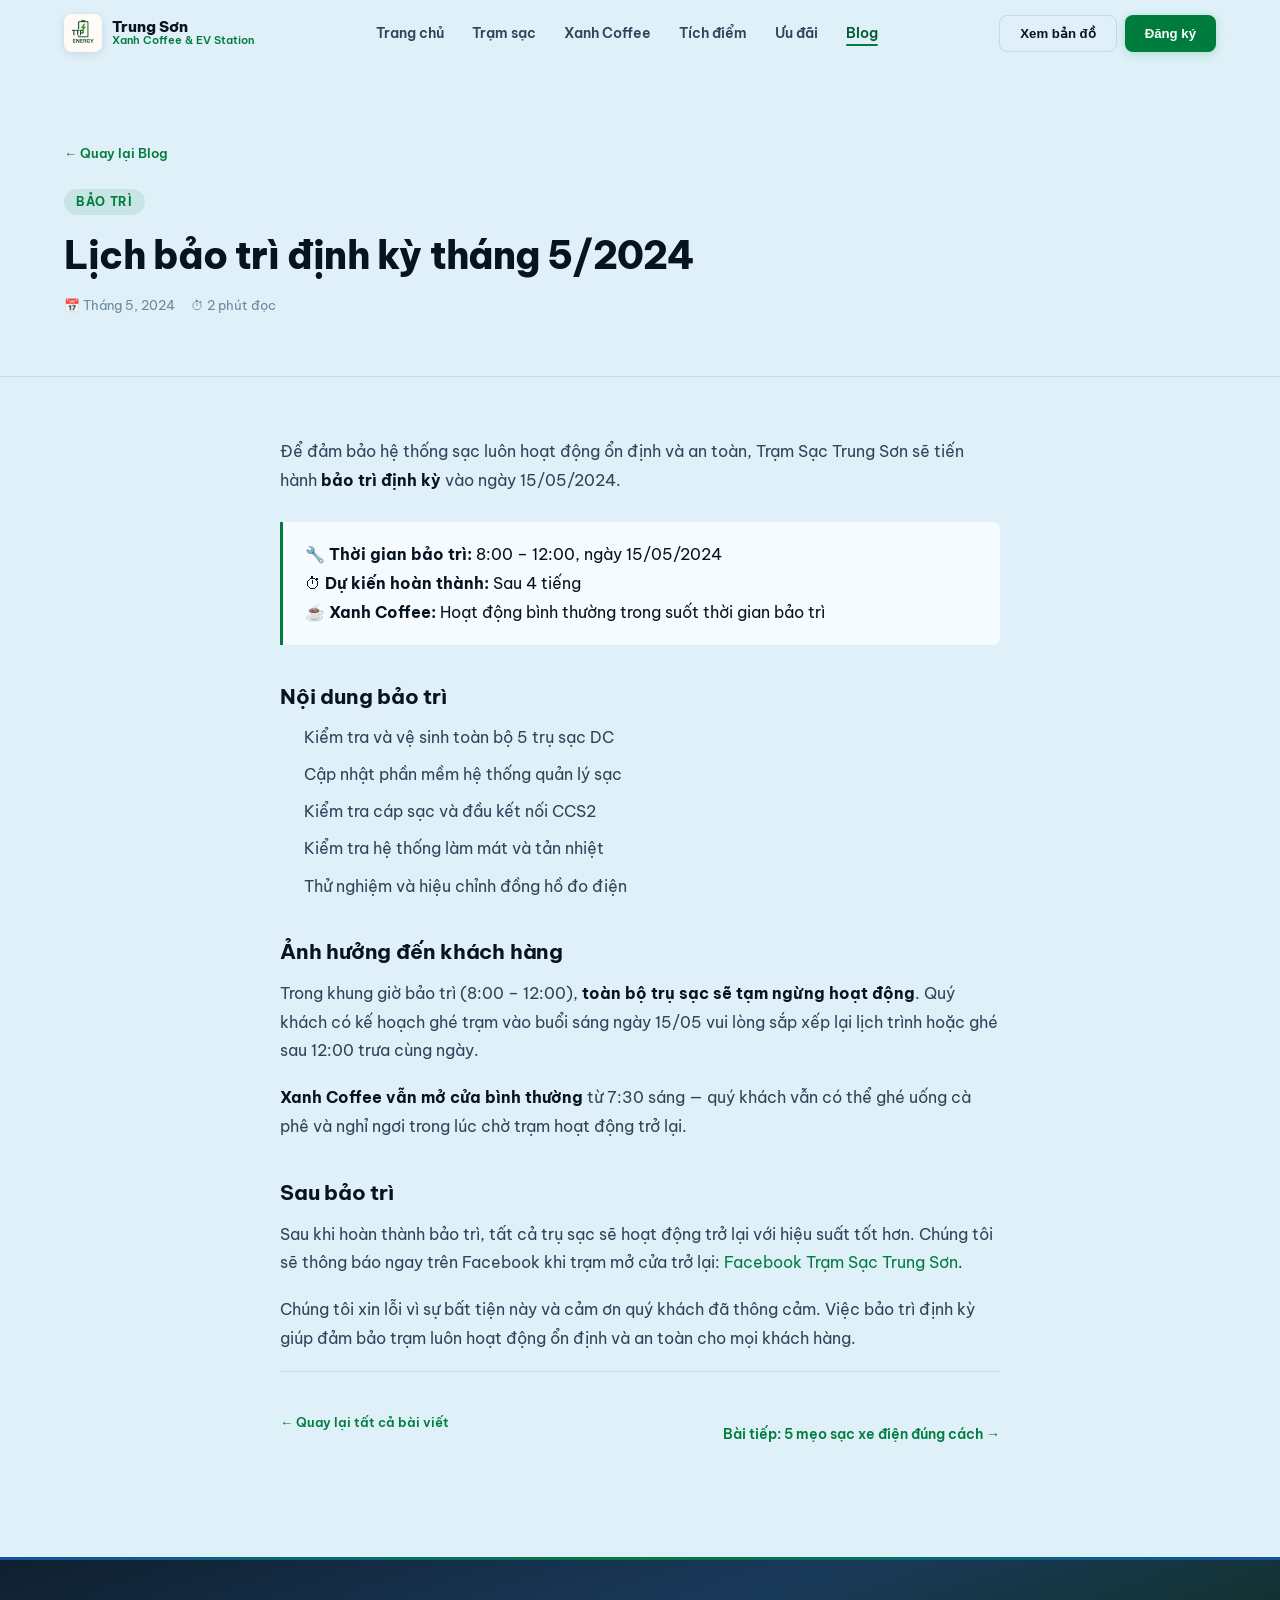
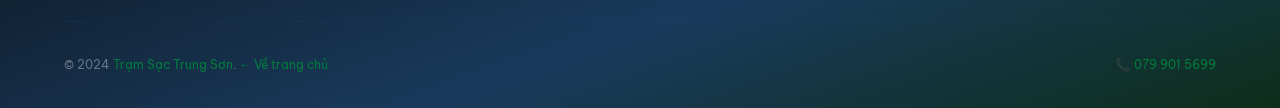
==== blog-bao-tri.html @ f4c38e64 "Add files via upload "Thêm blog bài đầy đủ, cập nhật tích điểm 25/50 điểm, thêm mạng xã hội và QR gó" ====
<!DOCTYPE html>
<html lang="vi">
<head>
  <meta charset="UTF-8">
  <meta name="viewport" content="width=device-width, initial-scale=1.0">
  <title>Lịch bảo trì tháng 5/2024 – Blog Trạm Sạc Trung Sơn</title>
  <link rel="preconnect" href="https://fonts.googleapis.com">
  <link href="https://fonts.googleapis.com/css2?family=Be+Vietnam+Pro:wght@400;500;600;700;800;900&display=swap" rel="stylesheet">
  <link rel="stylesheet" href="styles.css">
</head>
<body>
<nav class="navbar" id="navbar">
  <div class="container">
    <div class="nav-inner">
      <a href="index.html" class="nav-logo">
        <img src="logo.JPG" alt="Logo">
        <div class="nav-logo-text"><span>Trung Sơn</span><span>Xanh Coffee & EV Station</span></div>
      </a>
      <ul class="nav-links">
        <li><a href="index.html">Trang chủ</a></li><li><a href="tram-sac.html">Trạm sạc</a></li>
        <li><a href="xanh-coffee.html">Xanh Coffee</a></li><li><a href="loyalty.html">Tích điểm</a></li>
        <li><a href="uu-dai.html">Ưu đãi</a></li><li><a href="blog.html" class="active">Blog</a></li>
      </ul>
      <div class="nav-cta">
        <button class="nav-btn nav-btn-outline" onclick="location.href='index.html#contact'">Xem bản đồ</button>
        <button class="nav-btn nav-btn-filled" onclick="location.href='loyalty.html'">Đăng ký</button>
      </div>
      <div class="hamburger" id="hamburger"><span></span><span></span><span></span></div>
    </div>
  </div>
</nav>
<div class="mobile-menu" id="mobileMenu">
  <button class="mobile-menu-close">✕</button>
  <a href="index.html">Trang chủ</a><a href="tram-sac.html">Trạm sạc</a><a href="xanh-coffee.html">Xanh Coffee</a>
  <a href="loyalty.html">Tích điểm</a><a href="uu-dai.html">Ưu đãi</a><a href="blog.html">Blog</a>
</div>

<div class="post-hero">
  <div class="container">
    <a href="blog.html" class="post-back">← Quay lại Blog</a>
    <div><span class="post-tag">Bảo trì</span></div>
    <h1 class="post-title">Lịch bảo trì định kỳ tháng 5/2024</h1>
    <div class="post-meta">
      <span>📅 Tháng 5, 2024</span>
      <span>⏱ 2 phút đọc</span>
    </div>
  </div>
</div>

<div class="post-body container">
  <p>Để đảm bảo hệ thống sạc luôn hoạt động ổn định và an toàn, Trạm Sạc Trung Sơn sẽ tiến hành <strong>bảo trì định kỳ</strong> vào ngày 15/05/2024.</p>

  <div class="highlight-box">
    <p>🔧 <strong>Thời gian bảo trì:</strong> 8:00 – 12:00, ngày 15/05/2024<br>
    ⏱ <strong>Dự kiến hoàn thành:</strong> Sau 4 tiếng<br>
    ☕ <strong>Xanh Coffee:</strong> Hoạt động bình thường trong suốt thời gian bảo trì</p>
  </div>

  <h2>Nội dung bảo trì</h2>
  <ul>
    <li>Kiểm tra và vệ sinh toàn bộ 5 trụ sạc DC</li>
    <li>Cập nhật phần mềm hệ thống quản lý sạc</li>
    <li>Kiểm tra cáp sạc và đầu kết nối CCS2</li>
    <li>Kiểm tra hệ thống làm mát và tản nhiệt</li>
    <li>Thử nghiệm và hiệu chỉnh đồng hồ đo điện</li>
  </ul>

  <h2>Ảnh hưởng đến khách hàng</h2>
  <p>Trong khung giờ bảo trì (8:00 – 12:00), <strong>toàn bộ trụ sạc sẽ tạm ngừng hoạt động</strong>. Quý khách có kế hoạch ghé trạm vào buổi sáng ngày 15/05 vui lòng sắp xếp lại lịch trình hoặc ghé sau 12:00 trưa cùng ngày.</p>
  <p><strong>Xanh Coffee vẫn mở cửa bình thường</strong> từ 7:30 sáng — quý khách vẫn có thể ghé uống cà phê và nghỉ ngơi trong lúc chờ trạm hoạt động trở lại.</p>

  <h2>Sau bảo trì</h2>
  <p>Sau khi hoàn thành bảo trì, tất cả trụ sạc sẽ hoạt động trở lại với hiệu suất tốt hơn. Chúng tôi sẽ thông báo ngay trên Facebook khi trạm mở cửa trở lại: <a href="https://www.facebook.com/tramsacvinfasttrungson" target="_blank" rel="noopener" style="color: var(--accent);">Facebook Trạm Sạc Trung Sơn</a>.</p>

  <p>Chúng tôi xin lỗi vì sự bất tiện này và cảm ơn quý khách đã thông cảm. Việc bảo trì định kỳ giúp đảm bảo trạm luôn hoạt động ổn định và an toàn cho mọi khách hàng.</p>

  <div class="post-footer-nav">
    <a href="blog.html" class="post-back">← Quay lại tất cả bài viết</a>
    <a href="blog-meo-sac-pin.html" style="color: var(--accent); font-weight: 600; font-size: 0.88rem;">Bài tiếp: 5 mẹo sạc xe điện đúng cách →</a>
  </div>
</div>

<footer class="footer">
  <div class="container">
    <div class="footer-bottom" style="padding-top: 32px; border-top: 1px solid var(--border-subtle);">
      <p>© 2024 <span>Trạm Sạc Trung Sơn</span>. <a href="index.html" style="color: var(--accent);">← Về trang chủ</a></p>
      <p>📞 <a href="tel:0799015699" style="color: var(--accent);">079 901 5699</a></p>
    </div>
  </div>
</footer>
<script src="script.js"></script>
</body>
</html>
---- styles.css ----
/* ===== RESET & BASE ===== */
*, *::before, *::after { box-sizing: border-box; margin: 0; padding: 0; }

:root {
  /* === PALETTE – 1.jpg tones, slightly deepened for contrast === */
  --bg-primary: #dff0f9;          /* deeper sky blue */
  --bg-card: #f5fbff;             /* near-white with sky tint */
  --bg-alt: #d4eddf;              /* deeper mint green */
  --bg-hero: linear-gradient(160deg, #9fd8f0 0%, #b8e8cc 50%, #d8f2e5 100%);

  --accent: #007d3e;              /* deep grass green */
  --accent-dark: #005a2c;
  --accent-light: #c8eeda;
  --accent-glow: rgba(0, 125, 62, 0.2);

  --blue: #1251a3;                /* deeper VinFast blue */
  --blue-light: #cfe0f7;
  --blue-dark: #0b3880;

  --text-primary: #061320;        /* near-black navy */
  --text-secondary: #2d4459;      /* darker slate */
  --text-muted: #6b8799;

  --border: rgba(0, 125, 62, 0.22);
  --border-subtle: rgba(18, 81, 163, 0.14);
  --shadow-sm: 0 2px 8px rgba(6,19,32,0.10);
  --shadow-md: 0 6px 24px rgba(6,19,32,0.13);
  --shadow-lg: 0 16px 48px rgba(6,19,32,0.17);

  --max-w: 1200px;
  --radius: 16px;
  --radius-sm: 10px;
}

html { scroll-behavior: smooth; font-size: 16px; }

body {
  background: var(--bg-primary);
  color: var(--text-primary);
  font-family: 'Be Vietnam Pro', 'Inter', -apple-system, sans-serif;
  line-height: 1.6;
  overflow-x: hidden;
}

img { max-width: 100%; display: block; }
a { text-decoration: none; color: inherit; }
ul { list-style: none; }

/* ===== SCROLLBAR ===== */
::-webkit-scrollbar { width: 6px; }
::-webkit-scrollbar-track { background: #e8f4fb; }
::-webkit-scrollbar-thumb { background: var(--accent); border-radius: 3px; }

/* ===== TYPOGRAPHY ===== */
h1 { font-size: clamp(2.4rem, 5vw, 4.2rem); font-weight: 800; line-height: 1.1; letter-spacing: -0.02em; color: var(--text-primary); }
h2 { font-size: clamp(1.8rem, 3.5vw, 2.8rem); font-weight: 700; line-height: 1.2; letter-spacing: -0.01em; color: var(--text-primary); }
h3 { font-size: clamp(1.1rem, 2vw, 1.4rem); font-weight: 600; color: var(--text-primary); }
h4 { font-size: 1rem; font-weight: 600; color: var(--text-primary); }
p { color: var(--text-secondary); font-size: 1rem; line-height: 1.75; }

.accent { color: var(--accent); }
.blue { color: var(--blue); }

.section-tag {
  display: inline-block;
  background: var(--accent-light);
  color: var(--accent-dark);
  border: 1.5px solid rgba(0,125,62,0.3);
  padding: 6px 16px;
  border-radius: 100px;
  font-size: 0.75rem;
  font-weight: 700;
  letter-spacing: 0.08em;
  text-transform: uppercase;
  margin-bottom: 20px;
}

/* ===== CONTAINER ===== */
.container { max-width: var(--max-w); margin: 0 auto; padding: 0 24px; }

/* ===== BUTTONS ===== */
.btn {
  display: inline-flex;
  align-items: center;
  gap: 8px;
  padding: 14px 28px;
  border-radius: var(--radius-sm);
  font-size: 0.9rem;
  font-weight: 700;
  cursor: pointer;
  border: none;
  transition: all 0.25s ease;
  white-space: nowrap;
}
.btn-primary {
  background: var(--accent);
  color: #fff;
  box-shadow: 0 4px 16px rgba(0,168,85,0.3);
}
.btn-primary:hover {
  background: var(--accent-dark);
  transform: translateY(-2px);
  box-shadow: 0 8px 28px rgba(0,168,85,0.4);
}
.btn-outline {
  background: #fff;
  color: var(--text-primary);
  border: 1.5px solid var(--border-subtle);
  box-shadow: var(--shadow-sm);
}
.btn-outline:hover {
  border-color: var(--accent);
  color: var(--accent);
  transform: translateY(-2px);
  box-shadow: var(--shadow-md);
}
.btn-blue {
  background: var(--blue);
  color: #fff;
  box-shadow: 0 4px 16px rgba(21,101,192,0.25);
}
.btn-blue:hover {
  background: var(--blue-dark);
  transform: translateY(-2px);
}
.btn-group { display: flex; gap: 12px; flex-wrap: wrap; }

/* ===== NAVBAR ===== */
.navbar {
  position: fixed;
  top: 0; left: 0; right: 0;
  z-index: 1000;
  padding: 14px 0;
  transition: all 0.3s ease;
  border-bottom: 1px solid transparent;
}
.navbar.scrolled {
  background: rgba(215, 238, 252, 0.96);
  backdrop-filter: blur(20px);
  border-bottom-color: rgba(18,81,163,0.18);
  box-shadow: 0 2px 20px rgba(6,19,32,0.12);
}
.nav-inner {
  display: flex;
  align-items: center;
  justify-content: space-between;
}
.nav-logo {
  display: flex;
  align-items: center;
  gap: 10px;
}
.nav-logo img {
  height: 38px;
  width: auto;
  border-radius: 8px;
  box-shadow: var(--shadow-sm);
}
.nav-logo-text { display: flex; flex-direction: column; line-height: 1.1; }
.nav-logo-text span:first-child { font-size: 0.95rem; font-weight: 800; color: var(--text-primary); }
.nav-logo-text span:last-child { font-size: 0.68rem; color: var(--accent); font-weight: 600; }

.nav-links { display: flex; align-items: center; gap: 28px; }
.nav-links a {
  font-size: 0.875rem;
  font-weight: 600;
  color: var(--text-secondary);
  transition: color 0.2s;
  position: relative;
}
.nav-links a::after {
  content: '';
  position: absolute;
  bottom: -4px; left: 0; right: 0;
  height: 2px;
  background: var(--accent);
  border-radius: 2px;
  transform: scaleX(0);
  transition: transform 0.2s;
}
.nav-links a:hover, .nav-links a.active { color: var(--accent-dark); }
.nav-links a:hover::after, .nav-links a.active::after { transform: scaleX(1); }

.nav-cta { display: flex; gap: 8px; }
.nav-btn {
  padding: 10px 20px;
  border-radius: 8px;
  font-size: 0.825rem;
  font-weight: 700;
  cursor: pointer;
  border: none;
  transition: all 0.2s;
}
.nav-btn-outline {
  background: transparent;
  color: var(--text-primary);
  border: 1.5px solid var(--border-subtle);
}
.nav-btn-outline:hover { border-color: var(--accent); color: var(--accent); }
.nav-btn-filled {
  background: var(--accent);
  color: #fff;
  box-shadow: 0 2px 10px rgba(0,168,85,0.25);
}
.nav-btn-filled:hover { background: var(--accent-dark); }

.hamburger { display: none; flex-direction: column; gap: 5px; cursor: pointer; padding: 4px; }
.hamburger span { display: block; width: 24px; height: 2px; background: var(--text-primary); border-radius: 2px; transition: all 0.3s; }

/* ===== HERO ===== */
.hero {
  min-height: 100vh;
  display: flex;
  align-items: center;
  position: relative;
  overflow: hidden;
  padding-top: 90px;
  background: var(--bg-hero);
}
.hero-bg {
  position: absolute;
  inset: 0;
  background:
    radial-gradient(ellipse 50% 60% at 75% 30%, rgba(80,170,220,0.45) 0%, transparent 65%),
    radial-gradient(ellipse 40% 40% at 20% 70%, rgba(60,160,90,0.28) 0%, transparent 55%),
    radial-gradient(ellipse 30% 30% at 90% 80%, rgba(18,81,163,0.14) 0%, transparent 50%);
}
.hero-grid-overlay {
  position: absolute;
  inset: 0;
  background-image:
    linear-gradient(rgba(21,101,192,0.04) 1px, transparent 1px),
    linear-gradient(90deg, rgba(21,101,192,0.04) 1px, transparent 1px);
  background-size: 64px 64px;
  mask-image: radial-gradient(ellipse at center, black 30%, transparent 80%);
}
/* Decorative clouds */
.hero::before {
  content: '';
  position: absolute;
  top: 15%; right: 5%;
  width: 180px; height: 60px;
  background: rgba(255,255,255,0.6);
  border-radius: 50px;
  filter: blur(12px);
  pointer-events: none;
}
.hero::after {
  content: '';
  position: absolute;
  top: 25%; right: 12%;
  width: 120px; height: 40px;
  background: rgba(255,255,255,0.5);
  border-radius: 50px;
  filter: blur(10px);
  pointer-events: none;
}

.hero-inner {
  display: grid;
  grid-template-columns: 1fr 1fr;
  gap: 64px;
  align-items: center;
  position: relative;
  z-index: 1;
  width: 100%;
}

.hero-badge {
  display: inline-flex;
  align-items: center;
  gap: 8px;
  background: rgba(255,255,255,0.75);
  backdrop-filter: blur(8px);
  border: 1.5px solid rgba(0,168,85,0.3);
  padding: 8px 16px;
  border-radius: 100px;
  font-size: 0.8rem;
  font-weight: 600;
  color: var(--accent-dark);
  margin-bottom: 24px;
  box-shadow: var(--shadow-sm);
}
.hero-badge-dot {
  width: 7px; height: 7px;
  background: var(--accent);
  border-radius: 50%;
  animation: pulse-dot 2s infinite;
}
@keyframes pulse-dot {
  0%, 100% { opacity: 1; transform: scale(1); }
  50% { opacity: 0.4; transform: scale(0.75); }
}
.hero-title { margin-bottom: 20px; }
.hero-title .line { display: block; }
.hero-title .highlight { color: var(--accent); }
.hero-title .highlight-blue { color: var(--blue); }

.hero-sub {
  font-size: 1.05rem;
  color: var(--text-secondary);
  line-height: 1.8;
  margin-bottom: 36px;
  max-width: 480px;
}
.hero-stats {
  display: flex;
  gap: 32px;
  margin-top: 40px;
  padding-top: 28px;
  border-top: 1.5px solid rgba(21,101,192,0.12);
}
.hero-stat-num { display: block; font-size: 1.8rem; font-weight: 800; color: var(--accent); line-height: 1; }
.hero-stat-label { display: block; font-size: 0.73rem; color: var(--text-muted); margin-top: 4px; font-weight: 500; }

/* Hero Visual */
.hero-visual { position: relative; }
.hero-img-wrap {
  position: relative;
  border-radius: 24px;
  overflow: hidden;
  border: 2px solid rgba(255,255,255,0.8);
  box-shadow: var(--shadow-lg), 0 0 0 1px rgba(21,101,192,0.08);
}
.hero-station-img {
  width: 100%;
  height: 400px;
  object-fit: cover;
  display: block;
  transition: transform 0.6s ease;
}
.hero-img-wrap:hover .hero-station-img { transform: scale(1.03); }
.hero-img-overlay {
  position: absolute;
  inset: 0;
  background: linear-gradient(180deg, rgba(255,255,255,0.05) 0%, transparent 40%, rgba(0,0,0,0.35) 100%);
  display: flex;
  align-items: flex-end;
  padding: 20px;
}
.hero-live-badge {
  display: inline-flex;
  align-items: center;
  gap: 6px;
  background: rgba(255,255,255,0.92);
  backdrop-filter: blur(8px);
  border: 1.5px solid rgba(0,168,85,0.3);
  padding: 7px 14px;
  border-radius: 100px;
  font-size: 0.78rem;
  font-weight: 700;
  color: var(--accent-dark);
  box-shadow: var(--shadow-sm);
}

.hero-float-card {
  position: absolute;
  background: rgba(255,255,255,0.92);
  backdrop-filter: blur(12px);
  border: 1.5px solid rgba(255,255,255,0.9);
  border-radius: 14px;
  padding: 14px 18px;
  display: flex;
  align-items: center;
  gap: 10px;
  animation: float 4s ease-in-out infinite;
  box-shadow: var(--shadow-md);
}
.hero-float-card.card-1 { top: -18px; right: -18px; animation-delay: 0s; }
.hero-float-card.card-2 { bottom: 28px; left: -28px; animation-delay: 1.5s; }
@keyframes float {
  0%, 100% { transform: translateY(0); }
  50% { transform: translateY(-10px); }
}
.float-icon { font-size: 1.4rem; }
.float-text strong { display: block; font-size: 0.88rem; font-weight: 700; color: var(--text-primary); }
.float-text span { font-size: 0.72rem; color: var(--text-muted); }

/* ===== SECTIONS GENERAL ===== */
section { padding: 96px 0; }
.section-alt {
  background: var(--bg-alt);
  border-top: 1px solid rgba(0,168,85,0.08);
  border-bottom: 1px solid rgba(0,168,85,0.08);
}
.section-header { text-align: center; margin-bottom: 64px; }
.section-header p { max-width: 560px; margin: 16px auto 0; }

/* ===== SCROLL ANIMATIONS ===== */
.reveal {
  opacity: 0;
  transform: translateY(36px);
  transition: opacity 0.7s ease, transform 0.7s ease;
}
.reveal.from-left { transform: translateX(-40px); }
.reveal.from-right { transform: translateX(40px); }
.reveal.scale-in { transform: scale(0.92); }
.reveal.visible { opacity: 1; transform: none; }

/* ===== VALUES SECTION ===== */
.values-grid { display: grid; grid-template-columns: repeat(3, 1fr); gap: 24px; }
.value-card {
  background: var(--bg-card);
  border: 1.5px solid var(--border-subtle);
  border-radius: var(--radius);
  padding: 36px 32px;
  transition: all 0.3s ease;
  position: relative;
  overflow: hidden;
  box-shadow: var(--shadow-sm);
}
.value-card::before {
  content: '';
  position: absolute;
  top: 0; left: 0; right: 0;
  height: 3px;
  background: linear-gradient(90deg, var(--blue), var(--accent));
  transform: scaleX(0);
  transition: transform 0.4s ease;
}
.value-card:hover { border-color: rgba(0,168,85,0.2); transform: translateY(-5px); box-shadow: var(--shadow-md); }
.value-card:hover::before { transform: scaleX(1); }
.value-icon { font-size: 2.4rem; margin-bottom: 20px; display: block; }
.value-card h3 { margin-bottom: 12px; }
.value-card p { font-size: 0.9rem; }

/* ===== INTRO SECTION ===== */
.intro-grid { display: grid; grid-template-columns: 1fr 1fr; gap: 80px; align-items: center; }
.intro-content .section-tag { margin-bottom: 20px; }
.intro-content h2 { margin-bottom: 20px; }
.intro-features { margin-top: 32px; display: flex; flex-direction: column; gap: 14px; }
.intro-feature {
  display: flex;
  align-items: flex-start;
  gap: 14px;
  padding: 14px 16px;
  background: var(--bg-card);
  border-radius: 10px;
  border: 1.5px solid var(--border-subtle);
  box-shadow: var(--shadow-sm);
  transition: all 0.2s;
}
.intro-feature:hover { border-color: rgba(0,168,85,0.2); box-shadow: var(--shadow-md); }
.feature-icon {
  width: 40px; height: 40px;
  background: var(--accent-light);
  border-radius: 10px;
  display: flex; align-items: center; justify-content: center;
  font-size: 1.1rem; flex-shrink: 0;
}
.feature-text strong { display: block; font-size: 0.9rem; margin-bottom: 2px; color: var(--text-primary); }
.feature-text span { font-size: 0.82rem; color: var(--text-muted); }

.intro-visual { position: relative; }
.station-mockup {
  background: var(--bg-card);
  border: 1.5px solid var(--border-subtle);
  border-radius: 20px;
  overflow: hidden;
  box-shadow: var(--shadow-lg);
}
.station-info-row { display: grid; grid-template-columns: repeat(3, 1fr); gap: 12px; padding: 20px; background: var(--bg-card); }
.station-info-item { text-align: center; padding: 12px; background: var(--bg-alt); border-radius: 10px; border: 1.5px solid rgba(0,168,85,0.12); }
.station-info-item strong { display: block; color: var(--accent); font-size: 1.1rem; font-weight: 800; }
.station-info-item span { font-size: 0.72rem; color: var(--text-muted); font-weight: 500; }

/* ===== CHARGING SPECS ===== */
.specs-grid { display: grid; grid-template-columns: 1fr 2fr; gap: 48px; align-items: start; }
.spec-big-num { font-size: 5rem; font-weight: 900; color: var(--accent); line-height: 1; display: block; }
.spec-big-label { font-size: 0.85rem; color: var(--text-secondary); display: block; margin-top: 4px; }
.specs-tags { display: flex; flex-wrap: wrap; gap: 8px; margin-top: 20px; }
.spec-tag {
  background: var(--blue-light);
  border: 1.5px solid rgba(21,101,192,0.18);
  color: var(--blue-dark);
  padding: 6px 14px;
  border-radius: 100px;
  font-size: 0.78rem;
  font-weight: 700;
}
.specs-cards { display: grid; grid-template-columns: repeat(2, 1fr); gap: 16px; }
.spec-card {
  background: var(--bg-card);
  border: 1.5px solid var(--border-subtle);
  border-radius: var(--radius);
  padding: 24px;
  transition: all 0.3s;
  box-shadow: var(--shadow-sm);
}
.spec-card:hover { border-color: rgba(0,168,85,0.2); box-shadow: var(--shadow-md); transform: translateY(-2px); }
.spec-card-num { font-size: 2rem; font-weight: 800; color: var(--accent); display: block; line-height: 1; }
.spec-card-kw { font-size: 1rem; font-weight: 400; color: var(--text-muted); }
.spec-card h4 { margin: 8px 0 6px; }
.spec-card p { font-size: 0.82rem; }
.specs-features { display: flex; gap: 16px; flex-wrap: wrap; }
.spec-feature { display: flex; align-items: center; gap: 8px; color: var(--text-secondary); font-size: 0.875rem; }
.spec-feature-dot { width: 6px; height: 6px; background: var(--accent); border-radius: 50%; flex-shrink: 0; }

/* ===== COFFEE SECTION ===== */
.coffee-grid { display: grid; grid-template-columns: 1fr 1fr; gap: 80px; align-items: center; }
.coffee-visual { position: relative; }
.coffee-card-main {
  background: var(--bg-card);
  border: 1.5px solid var(--border-subtle);
  border-radius: 20px;
  overflow: hidden;
  box-shadow: var(--shadow-lg);
}
.coffee-img-placeholder {
  height: 260px;
  background: linear-gradient(135deg, #c8e9f8, #ddf3e8);
  display: flex;
  align-items: center;
  justify-content: center;
  font-size: 5rem;
  position: relative;
}
.coffee-card-content { padding: 24px; background: var(--bg-card); }
.coffee-amenity-list { display: flex; flex-direction: column; gap: 10px; }
.amenity-item { display: flex; align-items: center; gap: 10px; font-size: 0.875rem; color: var(--text-secondary); }
.amenity-check {
  width: 22px; height: 22px;
  background: var(--accent-light);
  border-radius: 50%;
  display: flex; align-items: center; justify-content: center;
  color: var(--accent-dark); font-size: 0.72rem; font-weight: 700; flex-shrink: 0;
}
.coffee-content .section-tag { margin-bottom: 20px; }
.coffee-content h2 { margin-bottom: 20px; }
.coffee-perks { display: grid; grid-template-columns: repeat(2, 1fr); gap: 10px; margin-top: 28px; }
.perk-item {
  display: flex;
  align-items: center;
  gap: 10px;
  padding: 12px 14px;
  background: var(--bg-card);
  border: 1.5px solid var(--border-subtle);
  border-radius: 10px;
  font-size: 0.85rem;
  font-weight: 600;
  color: var(--text-secondary);
  box-shadow: var(--shadow-sm);
  transition: all 0.2s;
}
.perk-item:hover { border-color: rgba(0,168,85,0.25); color: var(--accent-dark); }
.perk-icon { font-size: 1.2rem; }

/* ===== MENU SECTION ===== */
.menu-tabs { display: flex; justify-content: center; gap: 8px; margin-bottom: 48px; flex-wrap: wrap; }
.menu-tab {
  padding: 10px 22px;
  border-radius: 100px;
  font-size: 0.85rem;
  font-weight: 700;
  cursor: pointer;
  border: 1.5px solid var(--border-subtle);
  background: var(--bg-card);
  color: var(--text-secondary);
  transition: all 0.2s;
  box-shadow: var(--shadow-sm);
}
.menu-tab.active, .menu-tab:hover {
  background: var(--accent);
  border-color: var(--accent);
  color: #fff;
  box-shadow: 0 4px 16px rgba(0,168,85,0.25);
}
.menu-grid { display: grid; grid-template-columns: repeat(4, 1fr); gap: 16px; }
.menu-category { display: none; grid-column: 1 / -1; }
.menu-category.active { display: contents; }
.menu-item-card {
  background: var(--bg-card);
  border: 1.5px solid var(--border-subtle);
  border-radius: var(--radius);
  padding: 20px;
  transition: all 0.3s;
  cursor: pointer;
  box-shadow: var(--shadow-sm);
}
.menu-item-card:hover { border-color: rgba(0,168,85,0.25); transform: translateY(-3px); box-shadow: var(--shadow-md); }
.menu-item-emoji { font-size: 2rem; margin-bottom: 12px; }
.menu-item-name { font-size: 0.9rem; font-weight: 600; margin-bottom: 6px; color: var(--text-primary); }
.menu-item-price { color: var(--accent-dark); font-weight: 800; font-size: 0.95rem; }

/* ===== LOYALTY SECTION ===== */
.loyalty-inner { display: grid; grid-template-columns: 1fr 1fr; gap: 80px; align-items: center; }
.loyalty-card {
  background: linear-gradient(145deg, #b8dfc8, #c2e8d4, #b8d8f0);
  border: 1.5px solid rgba(0,125,62,0.28);
  border-radius: 20px;
  padding: 40px;
  position: relative;
  overflow: hidden;
  box-shadow: var(--shadow-md);
}
.loyalty-card::after {
  content: '';
  position: absolute;
  bottom: -60px; right: -60px;
  width: 200px; height: 200px;
  background: radial-gradient(circle, rgba(0,168,85,0.1), transparent);
  border-radius: 50%;
}
.loyalty-points-display { text-align: center; margin-bottom: 32px; }
.loyalty-circle {
  width: 120px; height: 120px;
  border-radius: 50%;
  border: 3px solid var(--accent);
  display: flex; flex-direction: column; align-items: center; justify-content: center;
  margin: 0 auto 16px;
  background: rgba(255,255,255,0.7);
  position: relative;
  box-shadow: 0 4px 20px rgba(0,168,85,0.2);
}
.loyalty-circle::before {
  content: '';
  position: absolute; inset: -8px;
  border-radius: 50%;
  border: 1px solid rgba(0,168,85,0.2);
}
.loyalty-num { font-size: 2.5rem; font-weight: 900; color: var(--accent); line-height: 1; }
.loyalty-sub { font-size: 0.7rem; color: var(--text-muted); }
.loyalty-tiers { display: flex; flex-direction: column; gap: 10px; }
.tier-item {
  display: flex; align-items: center; justify-content: space-between;
  padding: 14px 18px;
  background: rgba(255,255,255,0.7);
  border-radius: 10px;
  border: 1.5px solid rgba(255,255,255,0.9);
  box-shadow: var(--shadow-sm);
}
.tier-left { display: flex; align-items: center; gap: 10px; }
.tier-icon { font-size: 1.2rem; }
.tier-name { font-size: 0.9rem; font-weight: 700; color: var(--text-primary); }
.tier-req { font-size: 0.75rem; color: var(--text-muted); }
.tier-badge { padding: 4px 10px; border-radius: 100px; font-size: 0.72rem; font-weight: 700; }
.tier-badge.bronze { background: rgba(205,127,50,0.15); color: #b45309; border: 1px solid rgba(205,127,50,0.3); }
.tier-badge.silver { background: rgba(100,116,139,0.12); color: #475569; border: 1px solid rgba(100,116,139,0.25); }
.tier-badge.gold { background: rgba(234,179,8,0.15); color: #a16207; border: 1px solid rgba(234,179,8,0.3); }

.loyalty-content h2 { margin-bottom: 20px; }
.loyalty-benefits { display: flex; flex-direction: column; gap: 16px; margin-top: 28px; }
.benefit-item { display: flex; align-items: flex-start; gap: 14px; }
.benefit-icon {
  width: 38px; height: 38px;
  background: var(--accent-light);
  border-radius: 10px;
  display: flex; align-items: center; justify-content: center;
  font-size: 1rem; flex-shrink: 0;
}
.benefit-text strong { display: block; font-size: 0.9rem; margin-bottom: 2px; color: var(--text-primary); }
.benefit-text span { font-size: 0.82rem; color: var(--text-muted); }

/* ===== PROMOTIONS SECTION ===== */
.promo-grid { display: grid; grid-template-columns: repeat(3, 1fr); gap: 24px; }
.promo-card {
  background: var(--bg-card);
  border: 1.5px solid var(--border-subtle);
  border-radius: var(--radius);
  padding: 32px;
  position: relative;
  overflow: hidden;
  transition: all 0.3s;
  box-shadow: var(--shadow-sm);
}
.promo-card:hover { border-color: rgba(0,168,85,0.2); transform: translateY(-5px); box-shadow: var(--shadow-md); }
.promo-card::before {
  content: '';
  position: absolute;
  top: 0; left: 0;
  width: 100%; height: 3px;
  background: linear-gradient(90deg, var(--blue), var(--accent));
}
.promo-badge {
  display: inline-block;
  background: var(--accent-light);
  color: var(--accent-dark);
  padding: 4px 10px;
  border-radius: 100px;
  font-size: 0.72rem;
  font-weight: 700;
  text-transform: uppercase;
  letter-spacing: 0.05em;
  margin-bottom: 16px;
}
.promo-icon { font-size: 2.5rem; margin-bottom: 16px; }
.promo-card h3 { margin-bottom: 10px; }
.promo-card p { font-size: 0.85rem; }
.promo-value { margin-top: 20px; font-size: 1.5rem; font-weight: 800; color: var(--accent); }

/* ===== TESTIMONIALS ===== */
.testimonials-grid { display: grid; grid-template-columns: repeat(3, 1fr); gap: 24px; }
.testimonial-card {
  background: var(--bg-card);
  border: 1.5px solid var(--border-subtle);
  border-radius: var(--radius);
  padding: 28px;
  transition: all 0.3s;
  box-shadow: var(--shadow-sm);
}
.testimonial-card:hover { border-color: rgba(0,168,85,0.2); box-shadow: var(--shadow-md); }
.stars { color: #f59e0b; font-size: 0.9rem; margin-bottom: 14px; }
.testimonial-text { font-size: 0.9rem; color: var(--text-secondary); line-height: 1.7; margin-bottom: 20px; font-style: italic; }
.testimonial-author { display: flex; align-items: center; gap: 10px; }
.author-avatar {
  width: 38px; height: 38px; border-radius: 50%;
  display: flex; align-items: center; justify-content: center;
  font-size: 0.9rem; font-weight: 800; color: #fff; flex-shrink: 0;
}
.author-name { font-size: 0.875rem; font-weight: 700; color: var(--text-primary); }
.author-detail { font-size: 0.75rem; color: var(--text-muted); }

/* ===== CTA BANNER ===== */
.cta-banner {
  background: linear-gradient(135deg, #1565c0 0%, #0d47a1 40%, #00695c 100%);
  border-radius: 24px;
  padding: 80px 60px;
  text-align: center;
  position: relative;
  overflow: hidden;
  margin: 80px 0;
  box-shadow: 0 20px 60px rgba(21,101,192,0.3);
}
.cta-banner::before {
  content: '';
  position: absolute;
  top: -80px; left: 50%;
  transform: translateX(-50%);
  width: 500px; height: 250px;
  background: radial-gradient(ellipse, rgba(255,255,255,0.12), transparent);
}
.cta-banner::after {
  content: '';
  position: absolute;
  bottom: -60px; right: -60px;
  width: 250px; height: 250px;
  background: radial-gradient(circle, rgba(0,168,85,0.25), transparent);
  border-radius: 50%;
}
.cta-banner h2 { color: #fff; margin-bottom: 16px; position: relative; z-index: 1; }
.cta-banner p { font-size: 1.05rem; margin-bottom: 36px; max-width: 480px; margin-left: auto; margin-right: auto; color: rgba(255,255,255,0.82); position: relative; z-index: 1; }
.cta-banner .section-tag { background: rgba(255,255,255,0.15); color: #fff; border-color: rgba(255,255,255,0.25); position: relative; z-index: 1; }
.cta-banner .btn-group { position: relative; z-index: 1; }
.cta-banner .btn-primary { background: #fff; color: var(--blue-dark); }
.cta-banner .btn-primary:hover { background: var(--accent-light); color: var(--accent-dark); }
.cta-banner .btn-outline { border-color: rgba(255,255,255,0.4); color: #fff; background: rgba(255,255,255,0.1); }
.cta-banner .btn-outline:hover { background: rgba(255,255,255,0.2); border-color: rgba(255,255,255,0.7); color: #fff; }

/* ===== CONTACT ===== */
.contact-grid { display: grid; grid-template-columns: 1fr 1.4fr; gap: 48px; }
.contact-info h2 { margin-bottom: 16px; }
.contact-details { display: flex; flex-direction: column; gap: 18px; margin-top: 28px; }
.contact-item { display: flex; align-items: flex-start; gap: 14px; }
.contact-icon {
  width: 44px; height: 44px;
  background: var(--accent-light);
  border: 1.5px solid rgba(0,168,85,0.18);
  border-radius: 12px;
  display: flex; align-items: center; justify-content: center;
  font-size: 1.1rem; flex-shrink: 0;
}
.contact-item-text strong { display: block; font-size: 0.875rem; color: var(--text-primary); margin-bottom: 2px; font-weight: 700; }
.contact-item-text span { font-size: 0.82rem; color: var(--text-muted); }
.contact-map { border-radius: var(--radius); overflow: hidden; border: 1.5px solid var(--border-subtle); height: 360px; box-shadow: var(--shadow-md); }
.contact-map iframe { width: 100%; height: 100%; border: 0; }

/* ===== FOOTER ===== */
.footer {
  background: linear-gradient(160deg, #0f1f2e 0%, #1a3a5c 50%, #0d2e1a 100%);
  padding: 64px 0 32px;
  position: relative;
  overflow: hidden;
}
.footer::before {
  content: '';
  position: absolute;
  top: 0; left: 0; right: 0;
  height: 3px;
  background: linear-gradient(90deg, var(--blue), var(--accent), var(--blue));
}
.footer-top { display: grid; grid-template-columns: 1.5fr repeat(4, 1fr); gap: 48px; margin-bottom: 48px; }
.footer-logo { display: flex; align-items: center; gap: 10px; margin-bottom: 16px; }
.footer-logo img { height: 36px; border-radius: 8px; }
.footer-logo-text span:first-child { font-size: 0.9rem; font-weight: 800; display: block; color: #fff; }
.footer-logo-text span:last-child { font-size: 0.7rem; color: var(--accent); display: block; font-weight: 600; }
.footer-brand p { font-size: 0.82rem; line-height: 1.7; max-width: 220px; color: rgba(255,255,255,0.5); }
.footer-col h5 { font-size: 0.78rem; font-weight: 700; text-transform: uppercase; letter-spacing: 0.06em; color: rgba(255,255,255,0.5); margin-bottom: 16px; }
.footer-col ul { display: flex; flex-direction: column; gap: 10px; }
.footer-col ul li a { font-size: 0.82rem; color: rgba(255,255,255,0.45); transition: color 0.2s; }
.footer-col ul li a:hover { color: var(--accent); }
.footer-bottom { border-top: 1px solid rgba(255,255,255,0.08); padding-top: 24px; display: flex; justify-content: space-between; align-items: center; }
.footer-bottom p { font-size: 0.78rem; color: rgba(255,255,255,0.35); }
.footer-bottom span { color: var(--accent); }

/* ===== BLOG POST PAGE ===== */
.post-hero { padding: 140px 0 60px; border-bottom: 1px solid var(--border-subtle); }
.post-back { display: inline-flex; align-items: center; gap: 6px; font-size: 0.82rem; color: var(--accent); font-weight: 600; text-decoration: none; margin-bottom: 24px; transition: gap 0.2s; }
.post-back:hover { gap: 10px; }
.post-tag { display: inline-block; background: rgba(0,125,62,0.1); color: var(--accent); padding: 4px 12px; border-radius: 100px; font-size: 0.72rem; font-weight: 700; text-transform: uppercase; letter-spacing: 0.06em; margin-bottom: 16px; }
.post-title { font-size: clamp(1.6rem, 3vw, 2.4rem); font-weight: 800; line-height: 1.25; margin-bottom: 16px; }
.post-meta { display: flex; align-items: center; gap: 16px; font-size: 0.8rem; color: var(--text-muted); }
.post-meta span { display: flex; align-items: center; gap: 5px; }
.post-body { max-width: 720px; margin: 0 auto; padding: 60px 0; }
.post-body h2 { font-size: 1.3rem; font-weight: 700; margin: 40px 0 14px; color: var(--text-primary); }
.post-body h3 { font-size: 1.05rem; font-weight: 700; margin: 28px 0 10px; color: var(--accent); }
.post-body p { font-size: 1rem; line-height: 1.8; color: var(--text-secondary); margin-bottom: 18px; }
.post-body ul, .post-body ol { padding-left: 24px; margin-bottom: 18px; display: flex; flex-direction: column; gap: 10px; }
.post-body li { font-size: 1rem; line-height: 1.7; color: var(--text-secondary); }
.post-body strong { color: var(--text-primary); font-weight: 700; }
.post-body .highlight-box { background: var(--bg-card); border-left: 3px solid var(--accent); border-radius: 0 8px 8px 0; padding: 18px 22px; margin: 28px 0; }
.post-body .highlight-box p { margin: 0; color: var(--text-primary); }
.post-footer-nav { border-top: 1px solid var(--border-subtle); padding: 40px 0; display: flex; justify-content: space-between; align-items: center; flex-wrap: wrap; gap: 16px; }
@media (max-width: 768px) { .post-footer-nav { flex-direction: column; align-items: flex-start; } }

/* ===== SOCIAL LINK PILL ===== */
.social-link-pill { display: inline-flex; align-items: center; gap: 7px; background: var(--blue-light); color: var(--blue-dark); font-size: 0.82rem; font-weight: 600; padding: 5px 12px; border-radius: 100px; text-decoration: none; transition: background 0.2s, color 0.2s; width: fit-content; }
.social-link-pill:hover { background: var(--blue); color: #fff; }
.social-link-pill span { background: var(--blue); color: #fff; font-weight: 900; font-size: 0.75rem; width: 18px; height: 18px; border-radius: 4px; display: inline-flex; align-items: center; justify-content: center; }

/* ===== FEEDBACK QR SECTION ===== */
.feedback-qr-wrap { display: grid; grid-template-columns: 1fr auto; gap: 64px; align-items: center; background: var(--bg-card); border: 1px solid var(--border-subtle); border-radius: var(--radius); padding: 48px; }
.feedback-qr-points { list-style: none; display: flex; flex-direction: column; gap: 10px; margin-top: 20px; }
.feedback-qr-points li { font-size: 0.9rem; color: var(--text-secondary); }
.feedback-qr-box { display: flex; flex-direction: column; align-items: center; gap: 12px; }
.qr-frame { background: #fff; border-radius: 16px; padding: 16px; box-shadow: 0 8px 32px rgba(0,0,0,0.1); border: 2px solid var(--border-subtle); }
.qr-frame img { width: 180px; height: 180px; display: block; object-fit: contain; }
.qr-caption { font-weight: 700; color: var(--text-primary); font-size: 0.9rem; margin: 0; }
.qr-subcaption { font-size: 0.75rem; color: var(--text-muted); margin: 0; }
@media (max-width: 768px) { .feedback-qr-wrap { grid-template-columns: 1fr; gap: 32px; padding: 28px; } .feedback-qr-box { order: -1; } }

/* ===== MOBILE NAV ===== */
.mobile-menu {
  display: none;
  position: fixed; inset: 0;
  background: rgba(215,238,252,0.98);
  z-index: 999;
  flex-direction: column; align-items: center; justify-content: center;
  gap: 28px;
  backdrop-filter: blur(20px);
}
.mobile-menu.open { display: flex; }
.mobile-menu a { font-size: 1.4rem; font-weight: 800; color: var(--text-secondary); transition: color 0.2s; }
.mobile-menu a:hover { color: var(--accent); }
.mobile-menu-close { position: absolute; top: 24px; right: 24px; font-size: 1.5rem; cursor: pointer; color: var(--text-muted); background: none; border: none; }

/* ===== STATION MOCKUP PILLARS ===== */
.station-pillar { display: flex; justify-content: center; gap: 16px; margin-bottom: 24px; }
.pillar { display: flex; flex-direction: column; align-items: center; gap: 8px; }
.pillar-body {
  width: 48px; background: linear-gradient(180deg, #1565c0, #0d47a1);
  border: 1.5px solid rgba(21,101,192,0.3);
  border-radius: 8px;
  display: flex; flex-direction: column; align-items: center; justify-content: center;
  padding: 12px 8px;
}
.pillar-body.large { height: 100px; }
.pillar-body.medium { height: 80px; }
.pillar-led { width: 8px; height: 8px; background: var(--accent); border-radius: 50%; margin-bottom: 6px; animation: blink 2s infinite; }
@keyframes blink { 0%, 100% { opacity: 1; } 50% { opacity: 0.3; } }
.pillar-kw { font-size: 0.6rem; color: #7dd3fc; font-weight: 700; }
.pillar-label { font-size: 0.7rem; color: var(--text-muted); }

/* ===== RESPONSIVE ===== */
@media (max-width: 1024px) {
  .hero-inner, .intro-grid, .coffee-grid, .loyalty-inner, .contact-grid { grid-template-columns: 1fr; gap: 48px; }
  .specs-grid { grid-template-columns: 1fr; }
  .values-grid, .promo-grid, .testimonials-grid { grid-template-columns: repeat(2, 1fr); }
  .menu-grid { grid-template-columns: repeat(3, 1fr); }
  .footer-top { grid-template-columns: repeat(3, 1fr); }
  .hero-visual { display: none; }
  .hero-inner { text-align: center; }
  .hero-sub { margin: 0 auto 36px; }
  .btn-group { justify-content: center; }
  .hero-stats { justify-content: center; }
}

@media (max-width: 768px) {
  section { padding: 64px 0; }
  .nav-links, .nav-cta { display: none; }
  .hamburger { display: flex; }
  .values-grid, .promo-grid, .testimonials-grid, .menu-grid { grid-template-columns: 1fr; }
  .specs-cards { grid-template-columns: 1fr; }
  .coffee-perks { grid-template-columns: 1fr; }
  .cta-banner { padding: 48px 24px; }
  .footer-top { grid-template-columns: repeat(2, 1fr); }
  .footer-bottom { flex-direction: column; gap: 8px; text-align: center; }
}

@media (max-width: 480px) {
  .container { padding: 0 16px; }
  .footer-top { grid-template-columns: 1fr; }
  .hero-stats { flex-direction: column; gap: 16px; }
}
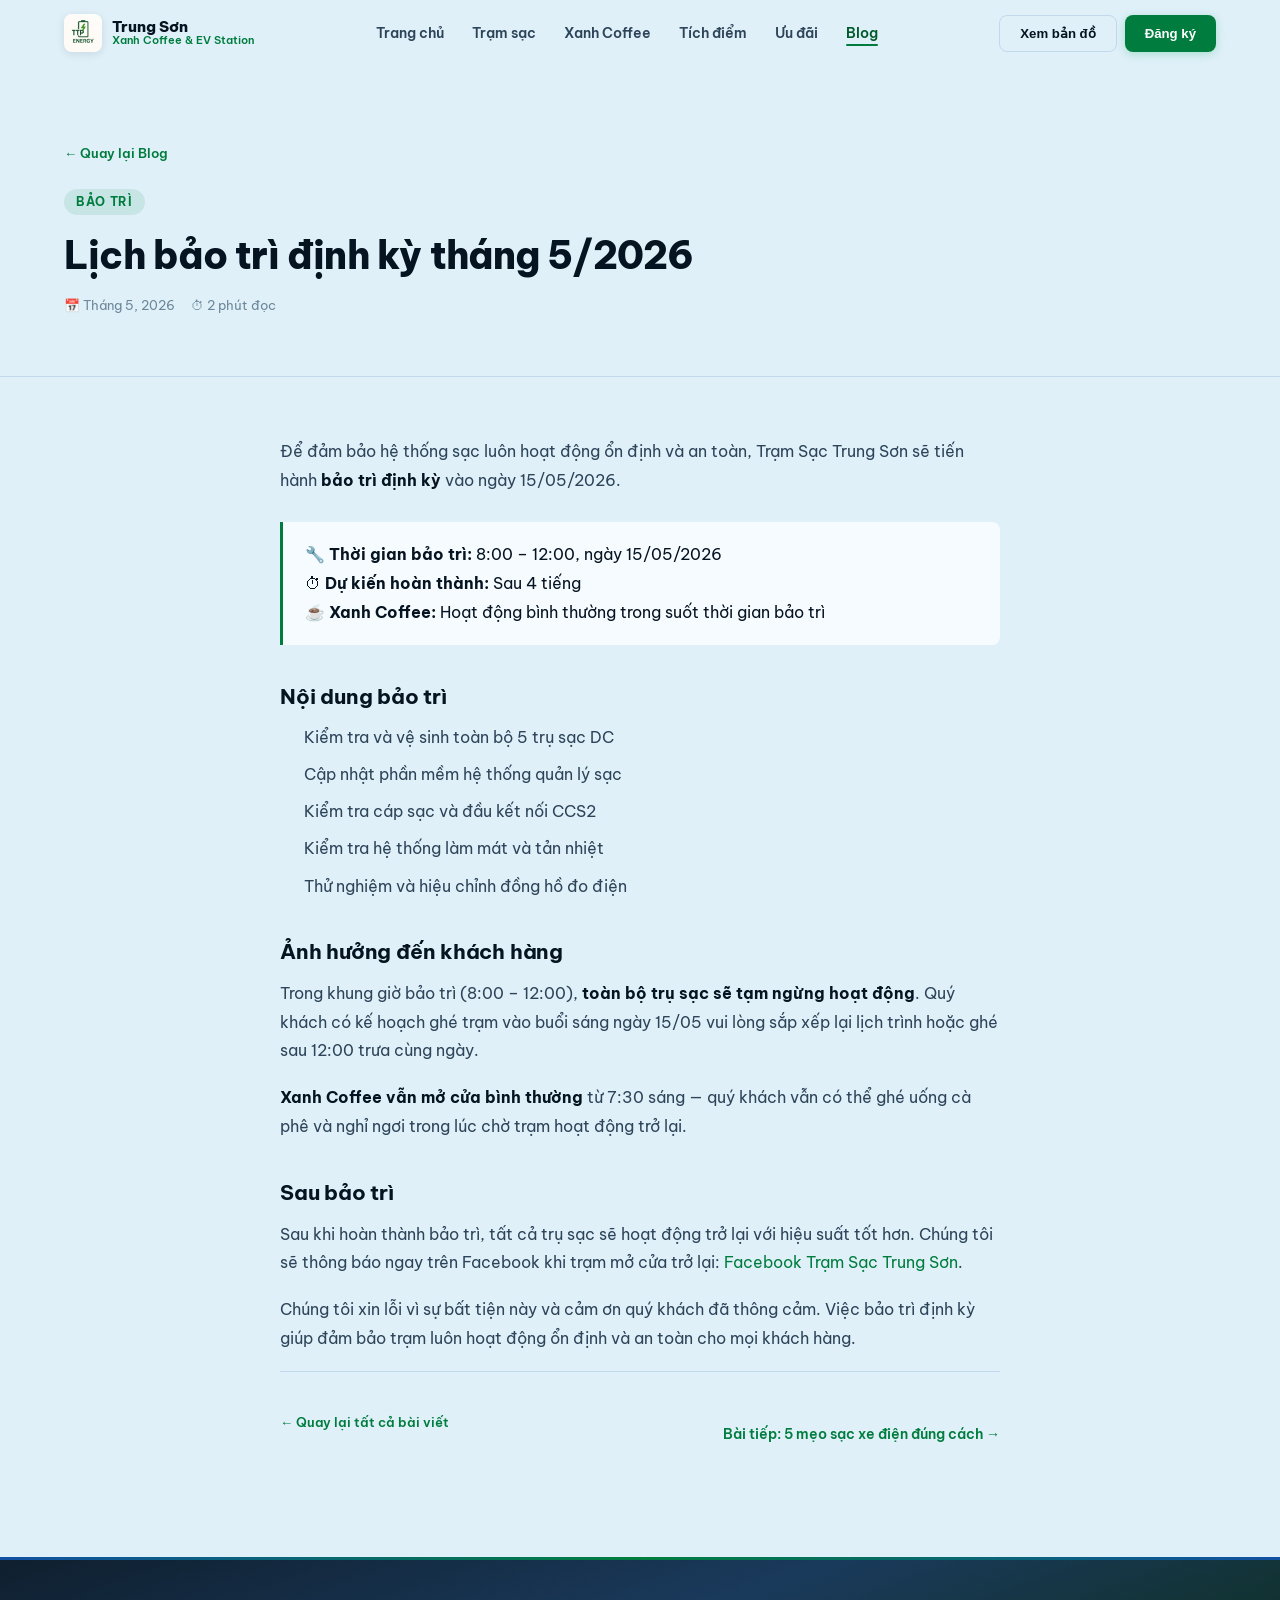
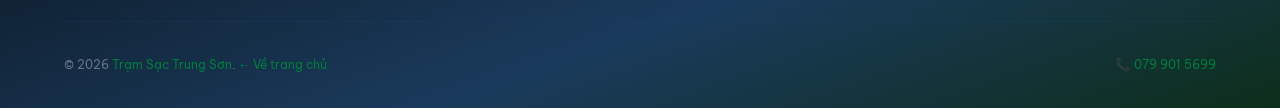
==== commit 68f53ce8: "Add files via upload" ====
--- a/blog-bao-tri.html
+++ b/blog-bao-tri.html
@@ -3,7 +3,7 @@
 <head>
   <meta charset="UTF-8">
   <meta name="viewport" content="width=device-width, initial-scale=1.0">
-  <title>Lịch bảo trì tháng 5/2024 – Blog Trạm Sạc Trung Sơn</title>
+  <title>Lịch bảo trì tháng 5/2026 – Blog Trạm Sạc Trung Sơn</title>
   <link rel="preconnect" href="https://fonts.googleapis.com">
   <link href="https://fonts.googleapis.com/css2?family=Be+Vietnam+Pro:wght@400;500;600;700;800;900&display=swap" rel="stylesheet">
   <link rel="stylesheet" href="styles.css">
@@ -39,19 +39,19 @@
   <div class="container">
     <a href="blog.html" class="post-back">← Quay lại Blog</a>
     <div><span class="post-tag">Bảo trì</span></div>
-    <h1 class="post-title">Lịch bảo trì định kỳ tháng 5/2024</h1>
+    <h1 class="post-title">Lịch bảo trì định kỳ tháng 5/2026</h1>
     <div class="post-meta">
-      <span>📅 Tháng 5, 2024</span>
+      <span>📅 Tháng 5, 2026</span>
       <span>⏱ 2 phút đọc</span>
     </div>
   </div>
 </div>
 
 <div class="post-body container">
-  <p>Để đảm bảo hệ thống sạc luôn hoạt động ổn định và an toàn, Trạm Sạc Trung Sơn sẽ tiến hành <strong>bảo trì định kỳ</strong> vào ngày 15/05/2024.</p>
+  <p>Để đảm bảo hệ thống sạc luôn hoạt động ổn định và an toàn, Trạm Sạc Trung Sơn sẽ tiến hành <strong>bảo trì định kỳ</strong> vào ngày 15/05/2026.</p>
 
   <div class="highlight-box">
-    <p>🔧 <strong>Thời gian bảo trì:</strong> 8:00 – 12:00, ngày 15/05/2024<br>
+    <p>🔧 <strong>Thời gian bảo trì:</strong> 8:00 – 12:00, ngày 15/05/2026<br>
     ⏱ <strong>Dự kiến hoàn thành:</strong> Sau 4 tiếng<br>
     ☕ <strong>Xanh Coffee:</strong> Hoạt động bình thường trong suốt thời gian bảo trì</p>
   </div>
@@ -83,7 +83,7 @@
 <footer class="footer">
   <div class="container">
     <div class="footer-bottom" style="padding-top: 32px; border-top: 1px solid var(--border-subtle);">
-      <p>© 2024 <span>Trạm Sạc Trung Sơn</span>. <a href="index.html" style="color: var(--accent);">← Về trang chủ</a></p>
+      <p>© 2026 <span>Trạm Sạc Trung Sơn</span>. <a href="index.html" style="color: var(--accent);">← Về trang chủ</a></p>
       <p>📞 <a href="tel:0799015699" style="color: var(--accent);">079 901 5699</a></p>
     </div>
   </div>
